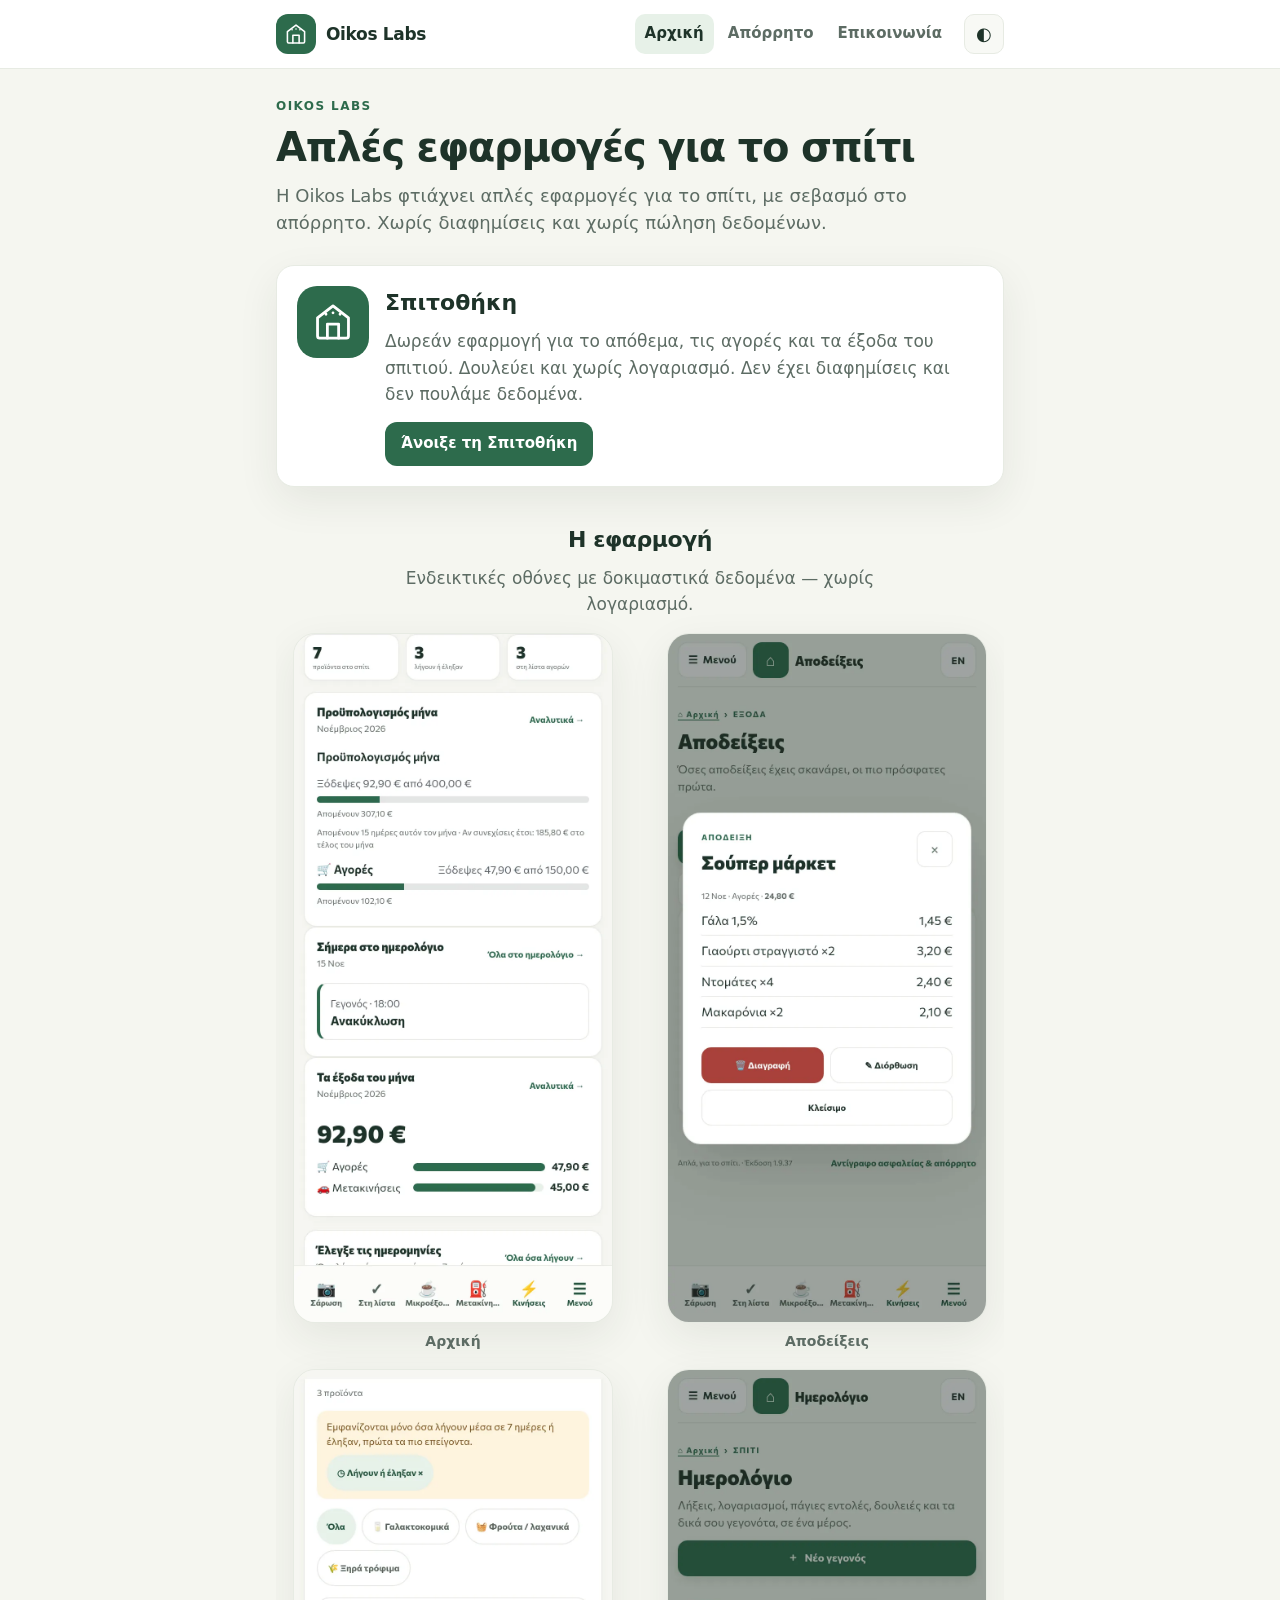
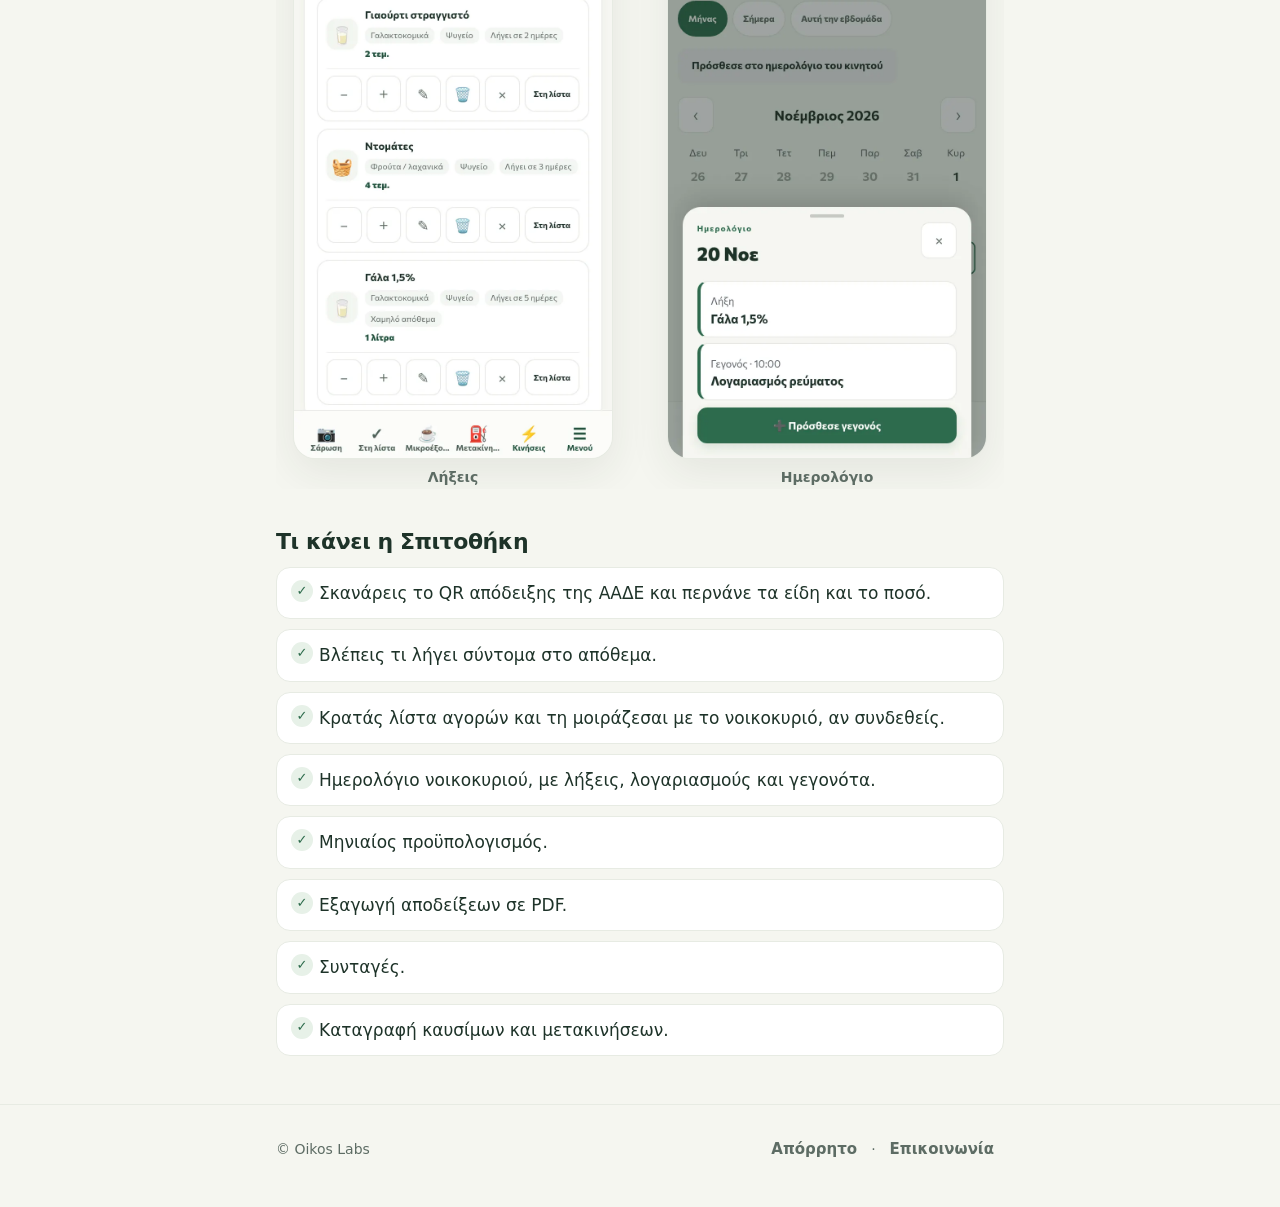
==== index.html @ cdeaa247 "Oikos Labs site" ====
<!doctype html>
<html lang="el">
<head>
  <meta charset="utf-8">
  <meta name="viewport" content="width=device-width, initial-scale=1">
  <title>Oikos Labs</title>
  <meta name="description" content="Η Oikos Labs φτιάχνει απλές εφαρμογές για το σπίτι, με σεβασμό στο απόρρητο.">
  <meta name="theme-color" content="#f5f6f0" media="(prefers-color-scheme: light)">
  <meta name="theme-color" content="#121a16" media="(prefers-color-scheme: dark)">
  <link rel="icon" href="icons/icon.svg" type="image/svg+xml">
  <link rel="icon" href="icons/icon-192.png" sizes="192x192">
  <link rel="apple-touch-icon" href="icons/apple-touch-icon.png">
  <link rel="stylesheet" href="styles.css?v=4">
</head>
<body>
  <a class="skip" href="#main">Μετάβαση στο περιεχόμενο</a>
  <header>
    <div class="wrap header-inner">
      <a class="brand" href="index.html"><img src="icons/icon.svg" width="40" height="40" alt="">Oikos Labs</a>
      <nav aria-label="Κύρια πλοήγηση">
        <a href="index.html" aria-current="page">Αρχική</a>
        <a href="privacy.html">Απόρρητο</a>
        <a href="contact.html">Επικοινωνία</a>
      </nav>
      <button class="theme-btn" type="button" data-theme-toggle aria-label="Αλλαγή θέματος">◐</button>
    </div>
  </header>
  <main id="main" class="wrap">
    <p class="eyebrow">Oikos Labs</p>
    <h1>Απλές εφαρμογές για το σπίτι</h1>
    <p class="lede">Η Oikos Labs φτιάχνει απλές εφαρμογές για το σπίτι, με σεβασμό στο απόρρητο. Χωρίς διαφημίσεις και χωρίς πώληση δεδομένων.</p>
    <article class="card app-card">
      <img class="mark" src="icons/icon.svg" width="72" height="72" alt="">
      <div>
        <h2>Σπιτοθήκη</h2>
        <p>Δωρεάν εφαρμογή για το απόθεμα, τις αγορές και τα έξοδα του σπιτιού. Δουλεύει και χωρίς λογαριασμό. Δεν έχει διαφημίσεις και δεν πουλάμε δεδομένα.</p>
        <div class="actions">
          <a class="button button-primary" href="https://spitothiki.web.app/?src=oikoslabs">Άνοιξε τη Σπιτοθήκη</a>
        </div>
      </div>
    </article>

    <section class="shots" aria-labelledby="shots-title">
      <h2 id="shots-title">Η εφαρμογή</h2>
      <p class="section-lead">Ενδεικτικές οθόνες με δοκιμαστικά δεδομένα — χωρίς λογαριασμό.</p>
      <ul class="shot-grid">
        <li>
          <figure>
            <img src="shots/home.webp" alt="Αρχική οθόνη της Σπιτοθήκης με προϋπολογισμό μήνα, ημερολόγιο και έξοδα" width="390" height="844">
            <figcaption>Αρχική</figcaption>
          </figure>
        </li>
        <li>
          <figure>
            <img src="shots/receipts.webp" alt="Απόδειξη από σούπερ μάρκετ με τα είδη και τα ποσά" width="390" height="844">
            <figcaption>Αποδείξεις</figcaption>
          </figure>
        </li>
        <li>
          <figure>
            <img src="shots/expiries.webp" alt="Προϊόντα στο απόθεμα που λήγουν μέσα στις επόμενες ημέρες" width="390" height="844">
            <figcaption>Λήξεις</figcaption>
          </figure>
        </li>
        <li>
          <figure>
            <img src="shots/calendar.webp" alt="Ημερολόγιο νοικοκυριού με λήξη προϊόντος και λογαριασμό ρεύματος" width="390" height="844">
            <figcaption>Ημερολόγιο</figcaption>
          </figure>
        </li>
      </ul>
    </section>

    <section class="features" aria-labelledby="features-title">
      <h2 id="features-title">Τι κάνει η Σπιτοθήκη</h2>
      <ul class="feature-list">
        <li>Σκανάρεις το QR απόδειξης της ΑΑΔΕ και περνάνε τα είδη και το ποσό.</li>
        <li>Βλέπεις τι λήγει σύντομα στο απόθεμα.</li>
        <li>Κρατάς λίστα αγορών και τη μοιράζεσαι με το νοικοκυριό, αν συνδεθείς.</li>
        <li>Ημερολόγιο νοικοκυριού, με λήξεις, λογαριασμούς και γεγονότα.</li>
        <li>Μηνιαίος προϋπολογισμός.</li>
        <li>Εξαγωγή αποδείξεων σε PDF.</li>
        <li>Συνταγές.</li>
        <li>Καταγραφή καυσίμων και μετακινήσεων.</li>
      </ul>
    </section>

  </main>
  <footer>
    <div class="wrap footer-inner">
      <p>© Oikos Labs</p>
      <nav aria-label="Υποσέλιδο">
        <a href="privacy.html">Απόρρητο</a>
        · <a href="contact.html">Επικοινωνία</a>
      </nav>
    </div>
  </footer>
  <script>
    (function () {
      var key = 'oikoslabs:theme';
      var root = document.documentElement;
      try {
        var saved = localStorage.getItem(key);
        if (saved === 'light' || saved === 'dark') root.setAttribute('data-theme', saved);
      } catch (e) {}
      document.querySelectorAll('[data-theme-toggle]').forEach(function (btn) {
        btn.addEventListener('click', function () {
          var next = root.getAttribute('data-theme') === 'dark' ? 'light'
            : root.getAttribute('data-theme') === 'light' ? 'dark'
            : (window.matchMedia('(prefers-color-scheme: dark)').matches ? 'light' : 'dark');
          root.setAttribute('data-theme', next);
          try { localStorage.setItem(key, next); } catch (e) {}
        });
      });
    })();
  </script>
</body>
</html>
---- styles.css ----
:root {
  color-scheme: light;
  --paper: #f5f6f0;
  --surface: #ffffff;
  --surface-soft: #f8f9f5;
  --ink: #1e3329;
  --muted: #5d6c64;
  --line: #e7ebe3;
  --green: #2d6b4c;
  --green-dark: #22543c;
  --green-soft: #e7f1e8;
  --shadow: 0 14px 40px rgba(32, 55, 42, .08);
  --btn-ink: #fff;
  --radius: 18px;
  --font: system-ui, -apple-system, "Segoe UI", Roboto, sans-serif;
}
@media (prefers-color-scheme: dark) {
  :root {
    color-scheme: dark;
    --paper: #121a16;
    --surface: #1a241f;
    --surface-soft: #1f2a24;
    --ink: #e4ece6;
    --muted: #9aaba1;
    --line: #2c3a33;
    --green: #5fae84;
    --green-dark: #8fd0ab;
    --green-soft: #21382c;
    --shadow: 0 14px 40px rgba(0, 0, 0, .35);
    --btn-ink: #102017;
  }
}
:root[data-theme="light"] {
  color-scheme: light;
  --paper: #f5f6f0;
  --surface: #ffffff;
  --surface-soft: #f8f9f5;
  --ink: #1e3329;
  --muted: #5d6c64;
  --line: #e7ebe3;
  --green: #2d6b4c;
  --green-dark: #22543c;
  --green-soft: #e7f1e8;
  --shadow: 0 14px 40px rgba(32, 55, 42, .08);
  --btn-ink: #fff;
}
:root[data-theme="dark"] {
  color-scheme: dark;
  --paper: #121a16;
  --surface: #1a241f;
  --surface-soft: #1f2a24;
  --ink: #e4ece6;
  --muted: #9aaba1;
  --line: #2c3a33;
  --green: #5fae84;
  --green-dark: #8fd0ab;
  --green-soft: #21382c;
  --shadow: 0 14px 40px rgba(0, 0, 0, .35);
  --btn-ink: #102017;
}

* { box-sizing: border-box; }
html { scroll-behavior: smooth; }
html { overflow-x: hidden; }
body {
  margin: 0;
  min-height: 100vh;
  background: var(--paper);
  color: var(--ink);
  font: 17px/1.55 var(--font);
  overflow-x: hidden;
}
a { color: var(--green); }
a:focus-visible, button:focus-visible {
  outline: 3px solid rgba(45, 107, 76, .45);
  outline-offset: 2px;
}
.skip {
  position: absolute;
  left: 8px; top: 8px;
  padding: 8px 12px;
  background: var(--ink);
  color: #fff;
  border-radius: 10px;
  transform: translateY(-150%);
}
.skip:focus { transform: none; }

.wrap { width: min(100%, 760px); margin: 0 auto; padding-inline: 16px; box-sizing: border-box; }
header {
  border-bottom: 1px solid var(--line);
  background: var(--surface);
}
.header-inner {
  display: flex;
  align-items: center;
  gap: 12px;
  flex-wrap: wrap;
  padding-block: 14px;
}
.brand {
  display: flex;
  align-items: center;
  gap: 10px;
  margin-right: auto;
  color: inherit;
  text-decoration: none;
  font-weight: 800;
  letter-spacing: -.02em;
}
.brand img { width: 40px; height: 40px; border-radius: 12px; }
nav { display: flex; align-items: center; gap: 4px; flex-wrap: wrap; }
nav a {
  padding: 8px 10px;
  border-radius: 10px;
  color: var(--muted);
  text-decoration: none;
  font-size: 15px;
  font-weight: 600;
}
nav a:hover, nav a[aria-current="page"] { color: var(--ink); background: var(--green-soft); }
.theme-btn {
  width: 40px; height: 40px;
  border: 1px solid var(--line);
  border-radius: 10px;
  background: var(--surface-soft);
  color: var(--ink);
  cursor: pointer;
  font-size: 18px;
}

main { padding: 28px 0 48px; }
.eyebrow {
  margin: 0 0 8px;
  color: var(--green);
  font-size: 12px;
  font-weight: 700;
  letter-spacing: .12em;
  text-transform: uppercase;
}
h1 { margin: 0 0 12px; font: 800 clamp(28px, 6vw, 40px)/1.15 var(--font); letter-spacing: -.03em; }
.lede { margin: 0 0 28px; color: var(--muted); font-size: 18px; max-width: 42rem; }

.card {
  display: grid;
  gap: 16px;
  padding: 20px;
  border: 1px solid var(--line);
  border-radius: var(--radius);
  background: var(--surface);
  box-shadow: var(--shadow);
}
@media (min-width: 640px) {
  .app-card { grid-template-columns: auto 1fr; align-items: start; }
}
.app-card .mark { width: 72px; height: 72px; border-radius: 20px; }
.app-card h2 { margin: 0 0 8px; font-size: 22px; }
.app-card p { margin: 0 0 14px; color: var(--muted); }
.actions { display: flex; flex-wrap: wrap; gap: 8px; }
.button {
  display: inline-flex;
  align-items: center;
  justify-content: center;
  min-height: 44px;
  padding: 0 16px;
  border-radius: 12px;
  font-size: 15px;
  font-weight: 700;
  text-decoration: none;
}
.button-primary { background: var(--green); color: var(--btn-ink, #fff); }
.button-quiet { border: 1px solid var(--line); background: var(--surface-soft); color: var(--ink); }

.prose p { margin: 0 0 14px; }
.prose ul { margin: 0 0 14px; padding-left: 1.2em; }
.prose li { margin: 6px 0; }
.contact-list { list-style: none; padding: 0; margin: 0; display: grid; gap: 12px; }
.contact-list a { font-weight: 700; }

footer {
  border-top: 1px solid var(--line);
  padding: 20px 0 32px;
  color: var(--muted);
  font-size: 14px;
}
.footer-inner { display: flex; flex-wrap: wrap; gap: 8px 16px; justify-content: space-between; align-items: center; }
footer nav a { color: var(--muted); }

.shots, .features { margin-top: 36px; }
.shots { text-align: center; overflow-x: hidden; }
.shots h2, .features h2 { margin: 0 0 8px; font-size: 22px; letter-spacing: -.02em; }
.section-lead { margin: 0 auto 16px; color: var(--muted); max-width: 36rem; }
.shot-grid {
  list-style: none;
  margin: 0 auto;
  padding: 0;
  width: 100%;
  max-width: 100%;
  display: grid;
  gap: 16px 20px;
  justify-content: center;
  justify-items: center;
  grid-template-columns: minmax(0, 1fr);
}
@media (min-width: 640px) {
  .shot-grid { grid-template-columns: repeat(2, minmax(0, 1fr)); }
}
.shot-grid li,
.shot-grid figure {
  margin: 0;
  min-width: 0;
  max-width: 100%;
  width: 100%;
  text-align: center;
}
.shot-grid img {
  display: block;
  width: 100%;
  max-width: 320px;
  height: auto;
  margin: 0 auto;
  min-width: 0;
  box-sizing: border-box;
  border: 1px solid var(--line);
  border-radius: 22px;
  background: var(--surface);
  box-shadow: var(--shadow);
}
.shot-grid figcaption {
  margin-top: 8px;
  color: var(--muted);
  font-size: 14px;
  font-weight: 600;
  text-align: center;
}
.feature-list {
  margin: 0;
  padding: 0;
  list-style: none;
  display: grid;
  gap: 10px;
}
.feature-list li {
  position: relative;
  padding: 12px 14px 12px 42px;
  border: 1px solid var(--line);
  border-radius: 14px;
  background: var(--surface);
}
.feature-list li::before {
  content: "✓";
  position: absolute;
  left: 14px;
  top: 12px;
  width: 22px;
  height: 22px;
  border-radius: 50%;
  background: var(--green-soft);
  color: var(--green);
  font-size: 13px;
  font-weight: 800;
  display: grid;
  place-items: center;
}
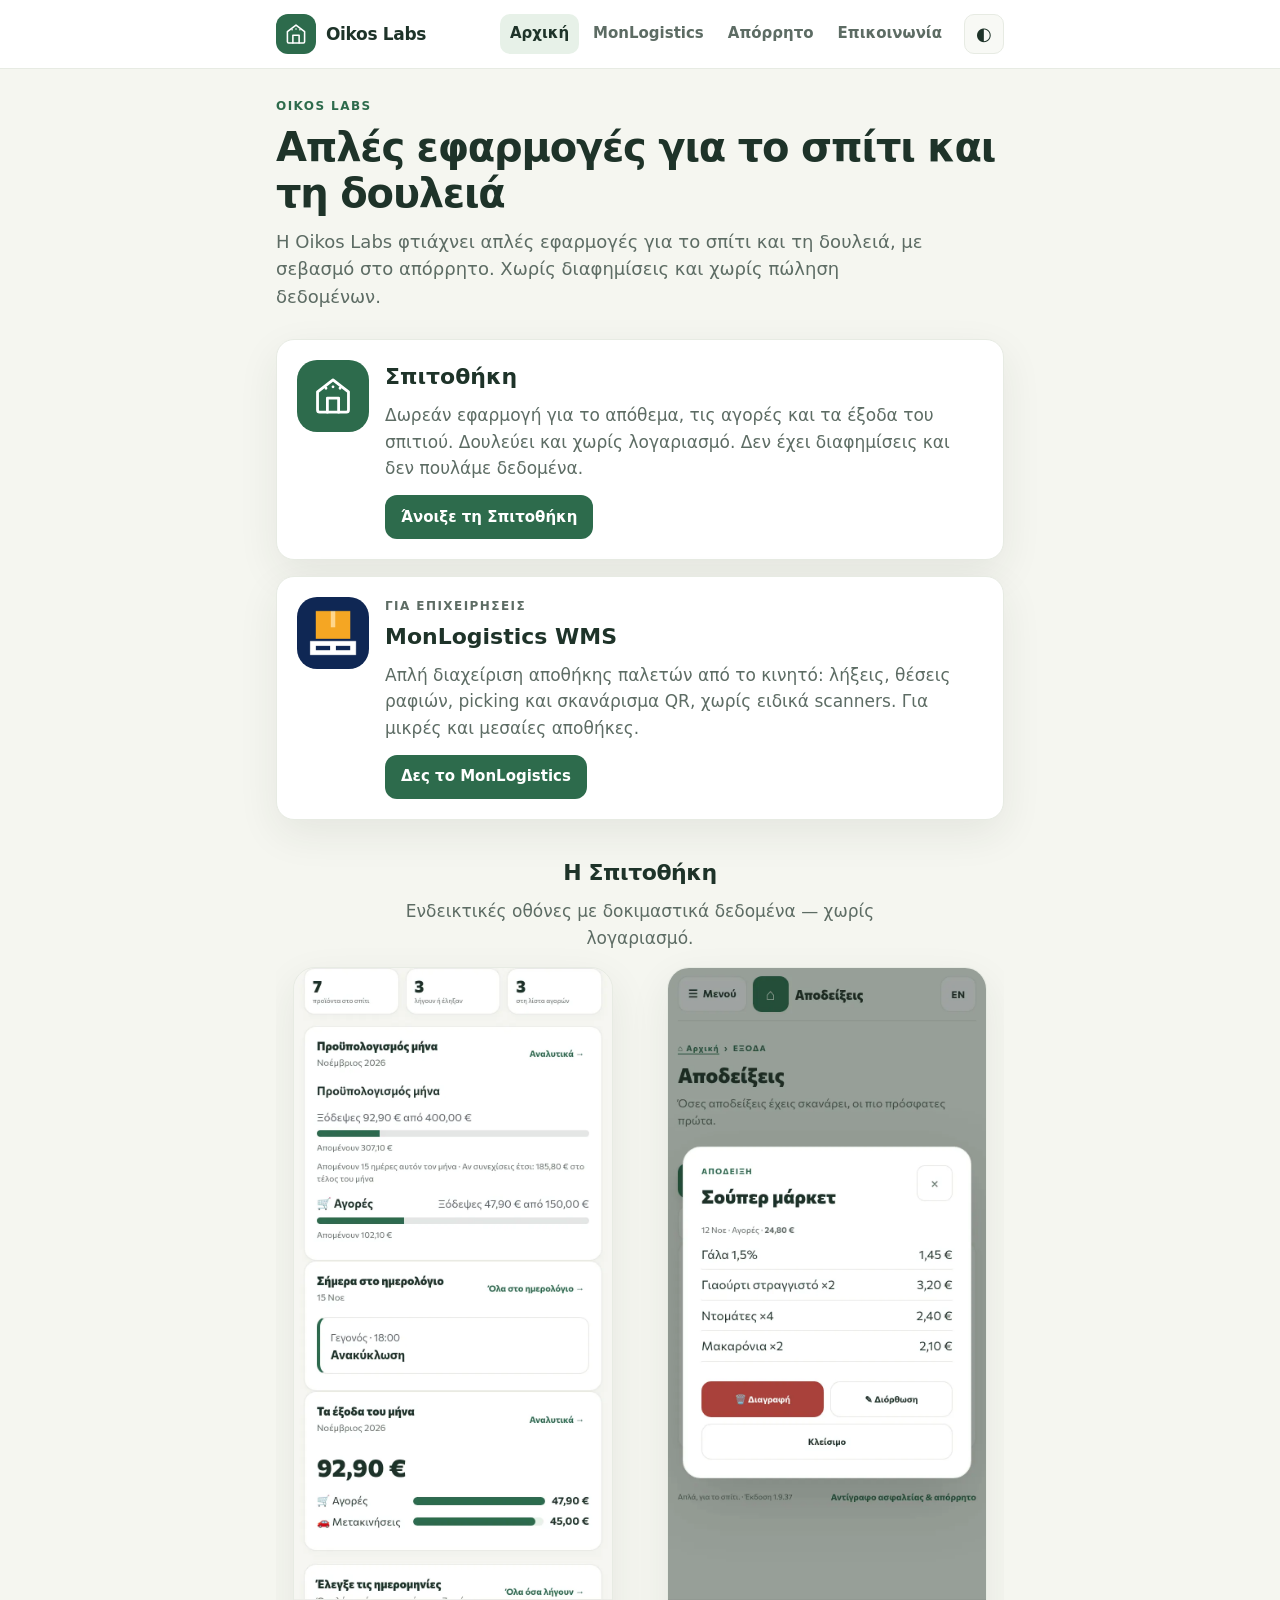
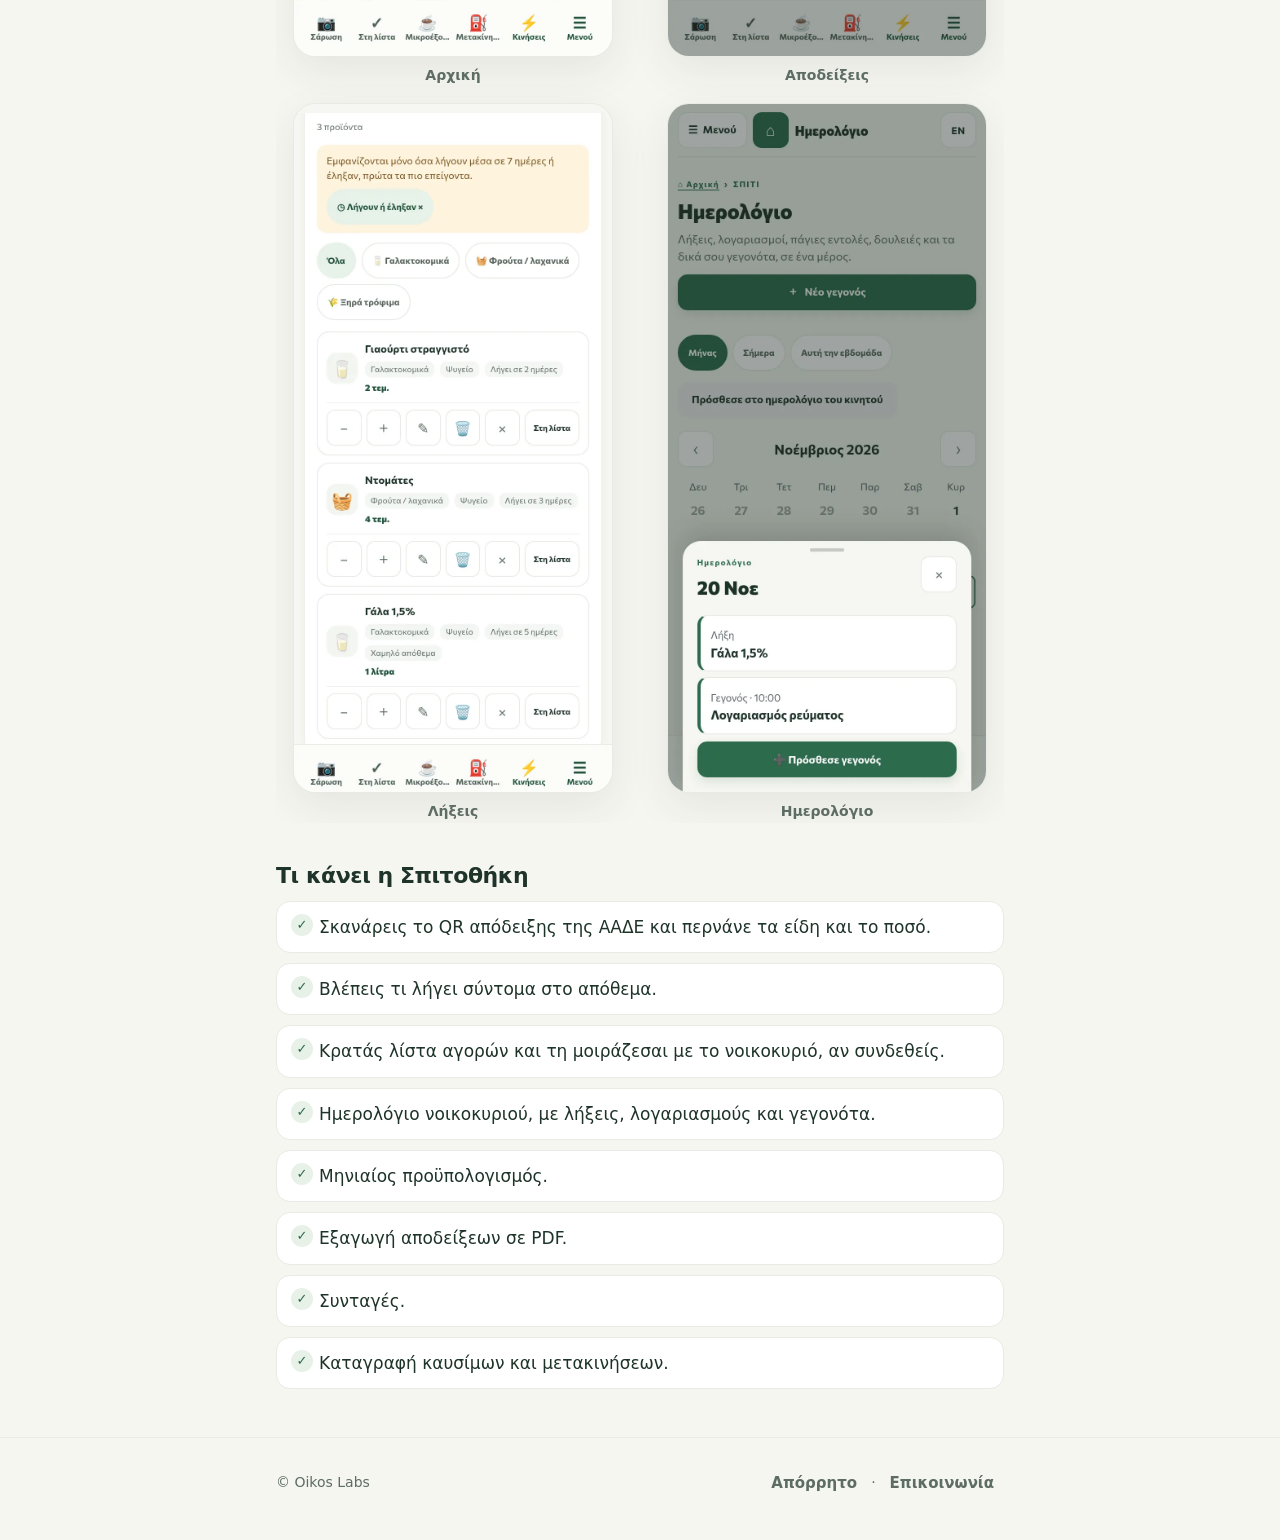
==== commit 46f49f43: "Add MonLogistics WMS page, app card, nav and privacy section" ====
--- a/index.html
+++ b/index.html
@@ -4,13 +4,13 @@
   <meta charset="utf-8">
   <meta name="viewport" content="width=device-width, initial-scale=1">
   <title>Oikos Labs</title>
-  <meta name="description" content="Η Oikos Labs φτιάχνει απλές εφαρμογές για το σπίτι, με σεβασμό στο απόρρητο.">
+  <meta name="description" content="Η Oikos Labs φτιάχνει απλές εφαρμογές για το σπίτι και τη δουλειά, με σεβασμό στο απόρρητο.">
   <meta name="theme-color" content="#f5f6f0" media="(prefers-color-scheme: light)">
   <meta name="theme-color" content="#121a16" media="(prefers-color-scheme: dark)">
   <link rel="icon" href="icons/icon.svg" type="image/svg+xml">
   <link rel="icon" href="icons/icon-192.png" sizes="192x192">
   <link rel="apple-touch-icon" href="icons/apple-touch-icon.png">
-  <link rel="stylesheet" href="styles.css?v=4">
+  <link rel="stylesheet" href="styles.css?v=5">
 </head>
 <body>
   <a class="skip" href="#main">Μετάβαση στο περιεχόμενο</a>
@@ -19,6 +19,7 @@
       <a class="brand" href="index.html"><img src="icons/icon.svg" width="40" height="40" alt="">Oikos Labs</a>
       <nav aria-label="Κύρια πλοήγηση">
         <a href="index.html" aria-current="page">Αρχική</a>
+        <a href="monlogistics.html">MonLogistics</a>
         <a href="privacy.html">Απόρρητο</a>
         <a href="contact.html">Επικοινωνία</a>
       </nav>
@@ -27,8 +28,8 @@
   </header>
   <main id="main" class="wrap">
     <p class="eyebrow">Oikos Labs</p>
-    <h1>Απλές εφαρμογές για το σπίτι</h1>
-    <p class="lede">Η Oikos Labs φτιάχνει απλές εφαρμογές για το σπίτι, με σεβασμό στο απόρρητο. Χωρίς διαφημίσεις και χωρίς πώληση δεδομένων.</p>
+    <h1>Απλές εφαρμογές για το σπίτι και τη δουλειά</h1>
+    <p class="lede">Η Oikos Labs φτιάχνει απλές εφαρμογές για το σπίτι και τη δουλειά, με σεβασμό στο απόρρητο. Χωρίς διαφημίσεις και χωρίς πώληση δεδομένων.</p>
     <article class="card app-card">
       <img class="mark" src="icons/icon.svg" width="72" height="72" alt="">
       <div>
@@ -39,9 +40,20 @@
         </div>
       </div>
     </article>
+    <article class="card app-card app-card-spaced">
+      <img class="mark" src="icons/monlogistics-icon.png" width="72" height="72" alt="">
+      <div>
+        <p class="eyebrow">Για επιχειρήσεις</p>
+        <h2>MonLogistics WMS</h2>
+        <p>Απλή διαχείριση αποθήκης παλετών από το κινητό: λήξεις, θέσεις ραφιών, picking και σκανάρισμα QR, χωρίς ειδικά scanners. Για μικρές και μεσαίες αποθήκες.</p>
+        <div class="actions">
+          <a class="button button-primary" href="monlogistics.html">Δες το MonLogistics</a>
+        </div>
+      </div>
+    </article>
 
     <section class="shots" aria-labelledby="shots-title">
-      <h2 id="shots-title">Η εφαρμογή</h2>
+      <h2 id="shots-title">Η Σπιτοθήκη</h2>
       <p class="section-lead">Ενδεικτικές οθόνες με δοκιμαστικά δεδομένα — χωρίς λογαριασμό.</p>
       <ul class="shot-grid">
         <li>
--- a/styles.css
+++ b/styles.css
@@ -262,3 +262,25 @@
   display: grid;
   place-items: center;
 }
+
+/* v5: MonLogistics page + second app card */
+.app-card-spaced { margin-top: 16px; }
+.app-card .eyebrow { margin: 0 0 4px; }
+.prose h2 { margin: 28px 0 10px; font-size: 22px; letter-spacing: -.02em; }
+.hero-note { margin: 10px 0 0; color: var(--muted); font-size: 14px; }
+.hero-actions { margin: 0 0 4px; }
+.audience-list { margin: 0; padding: 0; list-style: none; display: grid; gap: 10px; }
+.audience-list li { padding: 12px 14px; border: 1px solid var(--line); border-radius: 14px; background: var(--surface); }
+.audience-list strong { display: block; }
+.audience-list span { color: var(--muted); font-size: 15px; }
+.audience, .cta-bottom { margin-top: 36px; }
+.audience h2, .cta-bottom h2 { margin: 0 0 12px; font-size: 22px; letter-spacing: -.02em; }
+.shot-grid-wide img { max-width: 100%; border-radius: 14px; }
+.shot-grid-wide .shot-portrait img { max-width: 200px; }
+@media (min-width: 640px) {
+  .shot-grid-wide { align-items: start; }
+}
+@media (max-width: 560px) {
+  .header-inner nav { order: 3; width: 100%; gap: 0; }
+  .header-inner nav a { padding: 8px 6px; font-size: 14px; }
+}
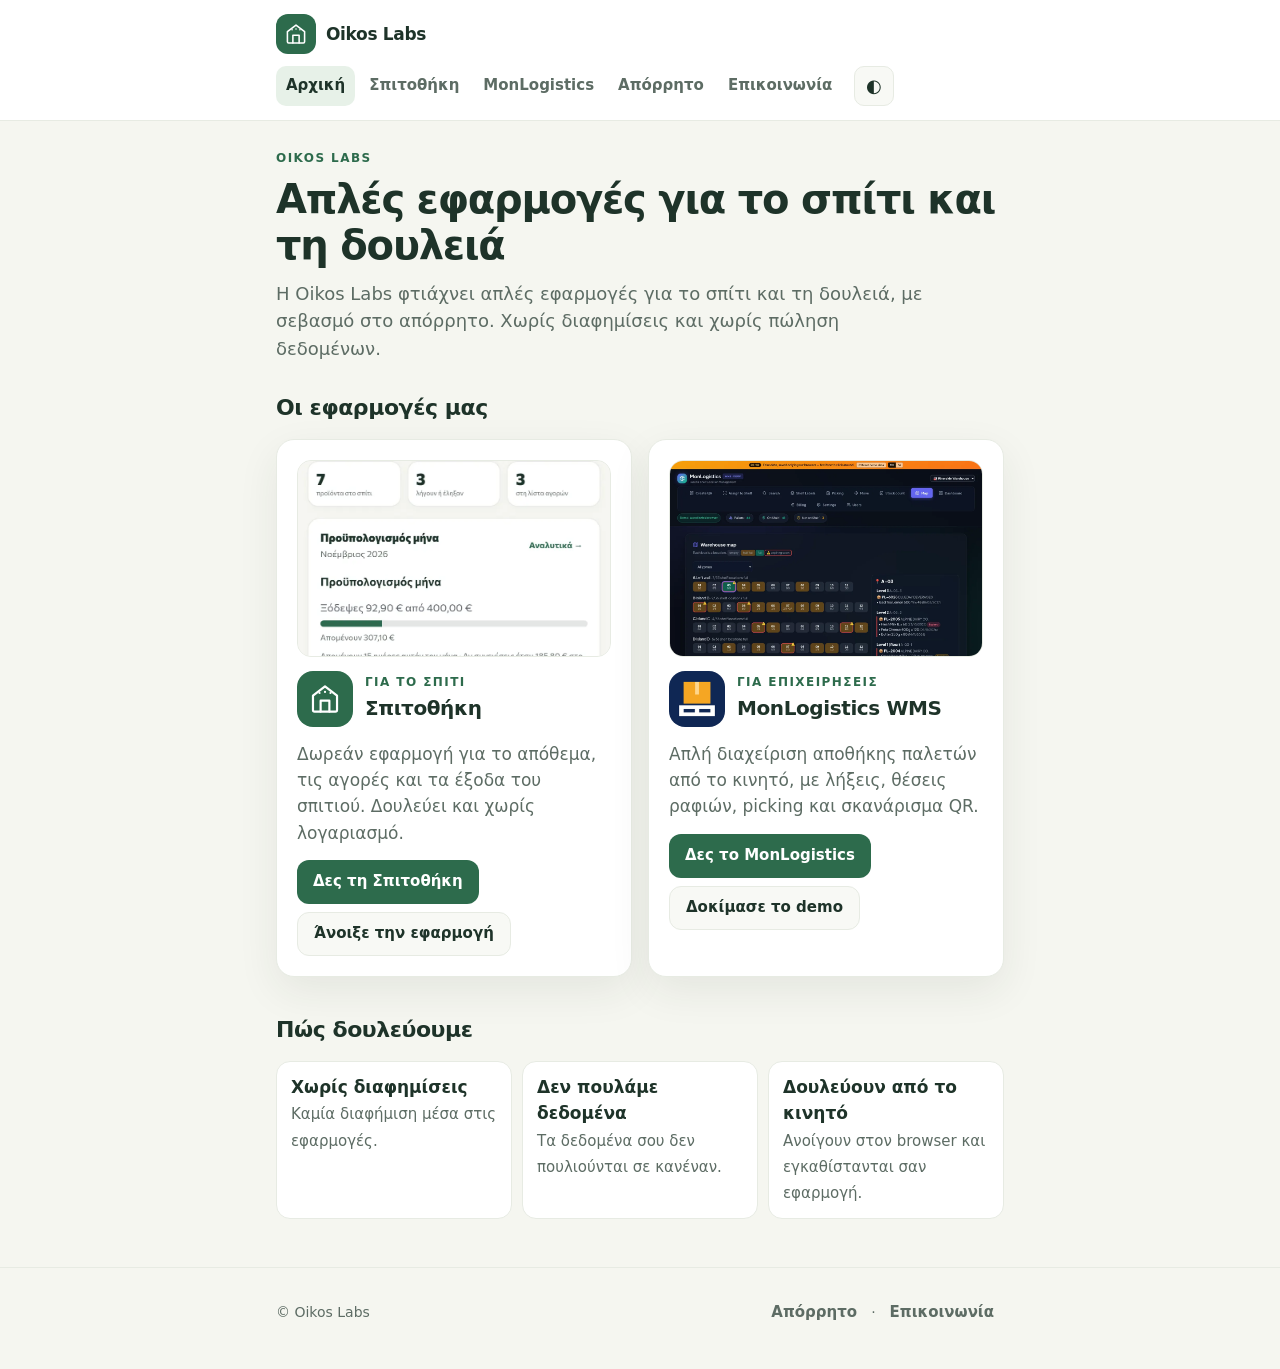
==== commit 6fd3a865: "Home as neutral two-app overview; add dedicated Spitothiki page; 5-item nav; styles v6" ====
--- a/index.html
+++ b/index.html
@@ -10,7 +10,7 @@
   <link rel="icon" href="icons/icon.svg" type="image/svg+xml">
   <link rel="icon" href="icons/icon-192.png" sizes="192x192">
   <link rel="apple-touch-icon" href="icons/apple-touch-icon.png">
-  <link rel="stylesheet" href="styles.css?v=5">
+  <link rel="stylesheet" href="styles.css?v=6">
 </head>
 <body>
   <a class="skip" href="#main">Μετάβαση στο περιεχόμενο</a>
@@ -19,6 +19,7 @@
       <a class="brand" href="index.html"><img src="icons/icon.svg" width="40" height="40" alt="">Oikos Labs</a>
       <nav aria-label="Κύρια πλοήγηση">
         <a href="index.html" aria-current="page">Αρχική</a>
+        <a href="spitothiki.html">Σπιτοθήκη</a>
         <a href="monlogistics.html">MonLogistics</a>
         <a href="privacy.html">Απόρρητο</a>
         <a href="contact.html">Επικοινωνία</a>
@@ -30,70 +31,49 @@
     <p class="eyebrow">Oikos Labs</p>
     <h1>Απλές εφαρμογές για το σπίτι και τη δουλειά</h1>
     <p class="lede">Η Oikos Labs φτιάχνει απλές εφαρμογές για το σπίτι και τη δουλειά, με σεβασμό στο απόρρητο. Χωρίς διαφημίσεις και χωρίς πώληση δεδομένων.</p>
-    <article class="card app-card">
-      <img class="mark" src="icons/icon.svg" width="72" height="72" alt="">
-      <div>
-        <h2>Σπιτοθήκη</h2>
-        <p>Δωρεάν εφαρμογή για το απόθεμα, τις αγορές και τα έξοδα του σπιτιού. Δουλεύει και χωρίς λογαριασμό. Δεν έχει διαφημίσεις και δεν πουλάμε δεδομένα.</p>
-        <div class="actions">
-          <a class="button button-primary" href="https://spitothiki.web.app/?src=oikoslabs">Άνοιξε τη Σπιτοθήκη</a>
-        </div>
+
+    <section class="apps" aria-labelledby="apps-title">
+      <h2 id="apps-title">Οι εφαρμογές μας</h2>
+      <div class="app-grid">
+        <article class="card app-tile">
+          <a class="tile-shot" href="spitothiki.html" tabindex="-1" aria-hidden="true"><img src="shots/home.webp" alt="" width="390" height="844" loading="lazy"></a>
+          <div class="tile-head">
+            <img class="mark" src="icons/icon.svg" width="56" height="56" alt="">
+            <div>
+              <p class="eyebrow">Για το σπίτι</p>
+              <h3>Σπιτοθήκη</h3>
+            </div>
+          </div>
+          <p>Δωρεάν εφαρμογή για το απόθεμα, τις αγορές και τα έξοδα του σπιτιού. Δουλεύει και χωρίς λογαριασμό.</p>
+          <div class="actions">
+            <a class="button button-primary" href="spitothiki.html">Δες τη Σπιτοθήκη</a>
+            <a class="button button-quiet" href="https://spitothiki.web.app/?src=oikoslabs">Άνοιξε την εφαρμογή</a>
+          </div>
+        </article>
+        <article class="card app-tile">
+          <a class="tile-shot" href="monlogistics.html" tabindex="-1" aria-hidden="true"><img src="shots/monlogistics/map.webp" alt="" width="1200" height="755" loading="lazy"></a>
+          <div class="tile-head">
+            <img class="mark" src="icons/monlogistics-icon.png" width="56" height="56" alt="">
+            <div>
+              <p class="eyebrow">Για επιχειρήσεις</p>
+              <h3>MonLogistics WMS</h3>
+            </div>
+          </div>
+          <p>Απλή διαχείριση αποθήκης παλετών από το κινητό, με λήξεις, θέσεις ραφιών, picking και σκανάρισμα QR.</p>
+          <div class="actions">
+            <a class="button button-primary" href="monlogistics.html">Δες το MonLogistics</a>
+            <a class="button button-quiet" href="https://monlogistics-demo.web.app/?src=oikoslabs">Δοκίμασε το demo</a>
+          </div>
+        </article>
       </div>
-    </article>
-    <article class="card app-card app-card-spaced">
-      <img class="mark" src="icons/monlogistics-icon.png" width="72" height="72" alt="">
-      <div>
-        <p class="eyebrow">Για επιχειρήσεις</p>
-        <h2>MonLogistics WMS</h2>
-        <p>Απλή διαχείριση αποθήκης παλετών από το κινητό: λήξεις, θέσεις ραφιών, picking και σκανάρισμα QR, χωρίς ειδικά scanners. Για μικρές και μεσαίες αποθήκες.</p>
-        <div class="actions">
-          <a class="button button-primary" href="monlogistics.html">Δες το MonLogistics</a>
-        </div>
-      </div>
-    </article>
-
-    <section class="shots" aria-labelledby="shots-title">
-      <h2 id="shots-title">Η Σπιτοθήκη</h2>
-      <p class="section-lead">Ενδεικτικές οθόνες με δοκιμαστικά δεδομένα — χωρίς λογαριασμό.</p>
-      <ul class="shot-grid">
-        <li>
-          <figure>
-            <img src="shots/home.webp" alt="Αρχική οθόνη της Σπιτοθήκης με προϋπολογισμό μήνα, ημερολόγιο και έξοδα" width="390" height="844">
-            <figcaption>Αρχική</figcaption>
-          </figure>
-        </li>
-        <li>
-          <figure>
-            <img src="shots/receipts.webp" alt="Απόδειξη από σούπερ μάρκετ με τα είδη και τα ποσά" width="390" height="844">
-            <figcaption>Αποδείξεις</figcaption>
-          </figure>
-        </li>
-        <li>
-          <figure>
-            <img src="shots/expiries.webp" alt="Προϊόντα στο απόθεμα που λήγουν μέσα στις επόμενες ημέρες" width="390" height="844">
-            <figcaption>Λήξεις</figcaption>
-          </figure>
-        </li>
-        <li>
-          <figure>
-            <img src="shots/calendar.webp" alt="Ημερολόγιο νοικοκυριού με λήξη προϊόντος και λογαριασμό ρεύματος" width="390" height="844">
-            <figcaption>Ημερολόγιο</figcaption>
-          </figure>
-        </li>
-      </ul>
     </section>
 
-    <section class="features" aria-labelledby="features-title">
-      <h2 id="features-title">Τι κάνει η Σπιτοθήκη</h2>
-      <ul class="feature-list">
-        <li>Σκανάρεις το QR απόδειξης της ΑΑΔΕ και περνάνε τα είδη και το ποσό.</li>
-        <li>Βλέπεις τι λήγει σύντομα στο απόθεμα.</li>
-        <li>Κρατάς λίστα αγορών και τη μοιράζεσαι με το νοικοκυριό, αν συνδεθείς.</li>
-        <li>Ημερολόγιο νοικοκυριού, με λήξεις, λογαριασμούς και γεγονότα.</li>
-        <li>Μηνιαίος προϋπολογισμός.</li>
-        <li>Εξαγωγή αποδείξεων σε PDF.</li>
-        <li>Συνταγές.</li>
-        <li>Καταγραφή καυσίμων και μετακινήσεων.</li>
+    <section class="principles" aria-labelledby="principles-title">
+      <h2 id="principles-title">Πώς δουλεύουμε</h2>
+      <ul class="principle-list">
+        <li><strong>Χωρίς διαφημίσεις</strong><span>Καμία διαφήμιση μέσα στις εφαρμογές.</span></li>
+        <li><strong>Δεν πουλάμε δεδομένα</strong><span>Τα δεδομένα σου δεν πουλιούνται σε κανέναν.</span></li>
+        <li><strong>Δουλεύουν από το κινητό</strong><span>Ανοίγουν στον browser και εγκαθίστανται σαν εφαρμογή.</span></li>
       </ul>
     </section>
 
--- a/styles.css
+++ b/styles.css
@@ -281,6 +281,27 @@
   .shot-grid-wide { align-items: start; }
 }
 @media (max-width: 560px) {
-  .header-inner nav { order: 3; width: 100%; gap: 0; }
-  .header-inner nav a { padding: 8px 6px; font-size: 14px; }
-}
+  .header-inner nav { order: 3; width: 100%; gap: 0; justify-content: space-between; }
+  .header-inner nav a { padding: 8px 3px; font-size: clamp(10.5px, 3.05vw, 13px); }
+}
+
+/* v6: home overview */
+.apps, .principles { margin-top: 12px; }
+.apps h2, .principles h2 { margin: 0 0 14px; font-size: 22px; letter-spacing: -.02em; }
+.app-grid { display: grid; gap: 16px; grid-template-columns: minmax(0, 1fr); }
+@media (min-width: 640px) { .app-grid { grid-template-columns: repeat(2, minmax(0, 1fr)); } }
+.app-tile { align-content: start; gap: 14px; }
+.app-tile .tile-shot { display: block; aspect-ratio: 16 / 10; overflow: hidden; border: 1px solid var(--line); border-radius: 14px; background: var(--surface-soft); }
+.app-tile .tile-shot img { display: block; width: 100%; height: 100%; object-fit: cover; object-position: top center; }
+.tile-head { display: flex; align-items: center; gap: 12px; }
+.tile-head .mark { width: 56px; height: 56px; border-radius: 16px; flex: none; }
+.tile-head .eyebrow { margin: 0 0 2px; }
+.tile-head h3 { margin: 0; font-size: 20px; letter-spacing: -.02em; }
+.app-tile > p { margin: 0; color: var(--muted); }
+.app-tile .actions { margin-top: auto; }
+.principles { margin-top: 36px; }
+.principle-list { margin: 0; padding: 0; list-style: none; display: grid; gap: 10px; }
+@media (min-width: 640px) { .principle-list { grid-template-columns: repeat(3, minmax(0, 1fr)); } }
+.principle-list li { padding: 12px 14px; border: 1px solid var(--line); border-radius: 14px; background: var(--surface); }
+.principle-list strong { display: block; }
+.principle-list span { color: var(--muted); font-size: 15px; }
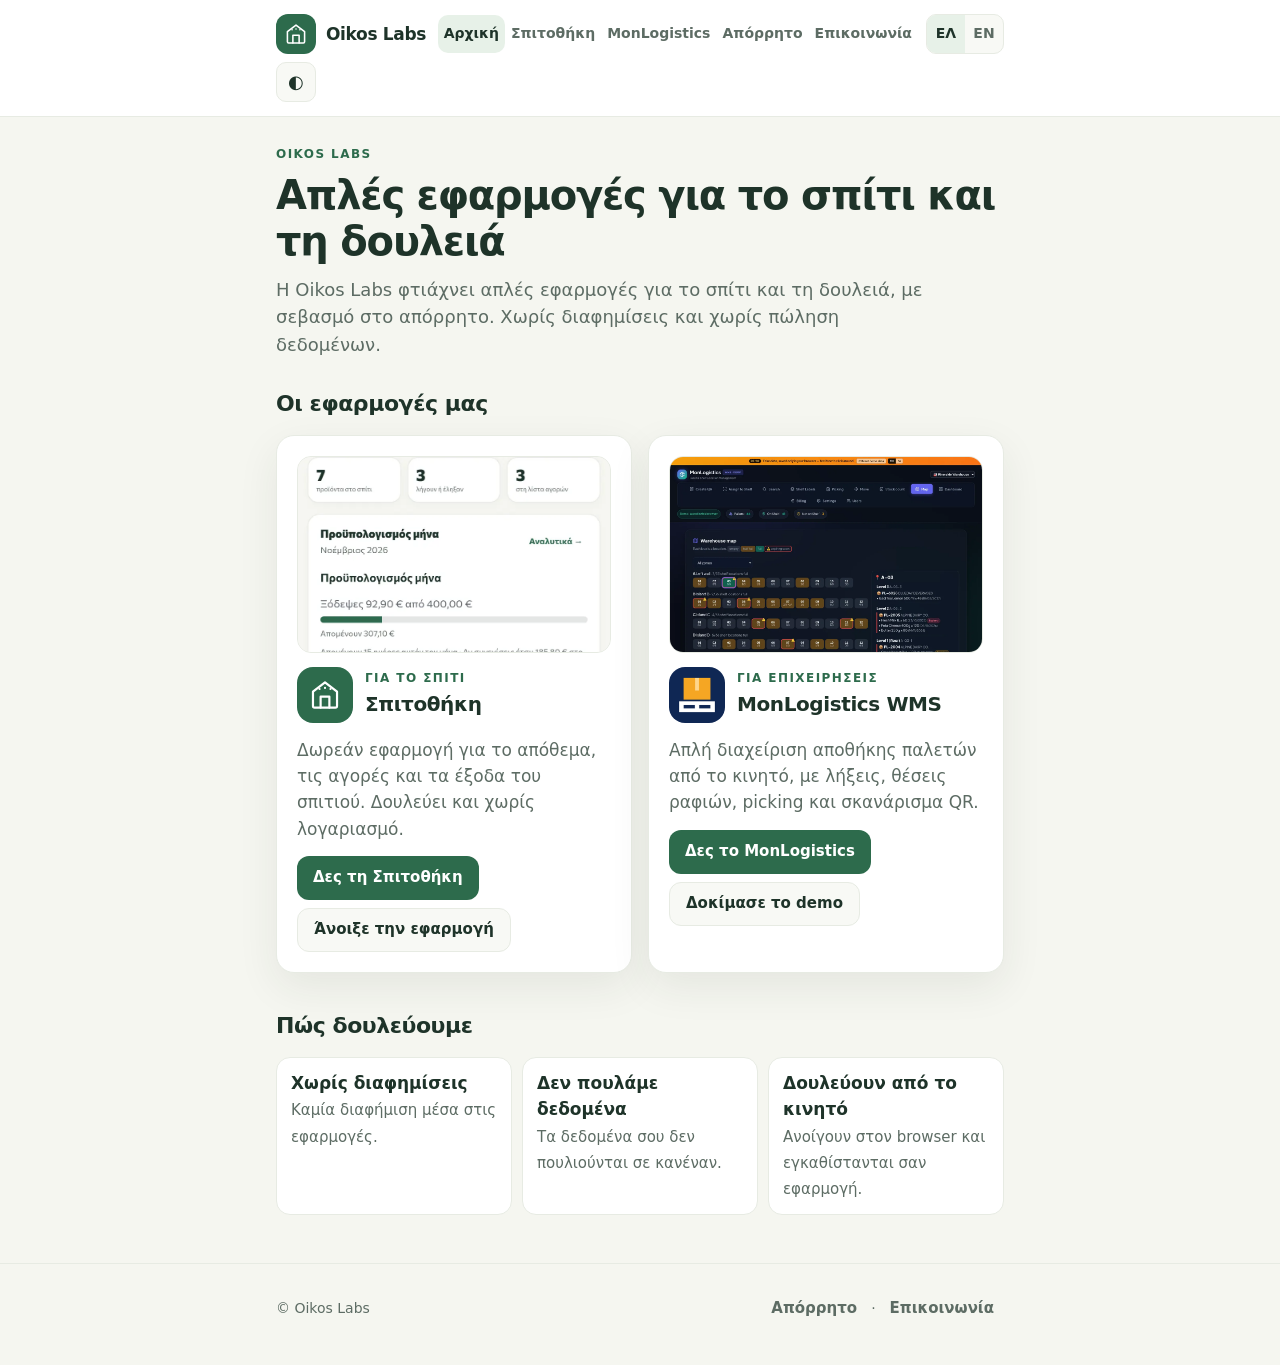
==== commit 614bec1c: "Add English version under /en/, language switch, hreflang, styles v7" ====
--- a/index.html
+++ b/index.html
@@ -10,7 +10,10 @@
   <link rel="icon" href="icons/icon.svg" type="image/svg+xml">
   <link rel="icon" href="icons/icon-192.png" sizes="192x192">
   <link rel="apple-touch-icon" href="icons/apple-touch-icon.png">
-  <link rel="stylesheet" href="styles.css?v=6">
+  <link rel="alternate" hreflang="el" href="https://oikoslabs.github.io/">
+  <link rel="alternate" hreflang="en" href="https://oikoslabs.github.io/en/">
+  <link rel="alternate" hreflang="x-default" href="https://oikoslabs.github.io/">
+  <link rel="stylesheet" href="styles.css?v=7">
 </head>
 <body>
   <a class="skip" href="#main">Μετάβαση στο περιεχόμενο</a>
@@ -24,6 +27,7 @@
         <a href="privacy.html">Απόρρητο</a>
         <a href="contact.html">Επικοινωνία</a>
       </nav>
+      <div class="lang-switch" role="group" aria-label="Γλώσσα"><a href="index.html" lang="el" aria-current="true">ΕΛ</a><a href="en/index.html" lang="en" hreflang="en" title="English">EN</a></div>
       <button class="theme-btn" type="button" data-theme-toggle aria-label="Αλλαγή θέματος">◐</button>
     </div>
   </header>
--- a/styles.css
+++ b/styles.css
@@ -280,9 +280,9 @@
 @media (min-width: 640px) {
   .shot-grid-wide { align-items: start; }
 }
-@media (max-width: 560px) {
+@media (max-width: 759px) {
   .header-inner nav { order: 3; width: 100%; gap: 0; justify-content: space-between; }
-  .header-inner nav a { padding: 8px 3px; font-size: clamp(10.5px, 3.05vw, 13px); }
+  .header-inner nav a { padding: 8px 3px; font-size: clamp(10.5px, 3.05vw, 14px); }
 }
 
 /* v6: home overview */
@@ -305,3 +305,14 @@
 .principle-list li { padding: 12px 14px; border: 1px solid var(--line); border-radius: 14px; background: var(--surface); }
 .principle-list strong { display: block; }
 .principle-list span { color: var(--muted); font-size: 15px; }
+
+/* v7: language switch */
+.lang-switch { display: inline-flex; border: 1px solid var(--line); border-radius: 10px; overflow: hidden; background: var(--surface-soft); }
+.lang-switch a { display: inline-flex; align-items: center; justify-content: center; min-width: 38px; height: 38px; padding: 0 8px; color: var(--muted); font-size: 14px; font-weight: 700; text-decoration: none; }
+.lang-switch a[aria-current="true"] { background: var(--green-soft); color: var(--ink); }
+.lang-switch a:hover { color: var(--ink); }
+@media (min-width: 760px) {
+  .header-inner { gap: 8px; }
+  .header-inner nav { gap: 0; }
+  .header-inner nav a { padding: 8px 6px; font-size: 14px; }
+}
